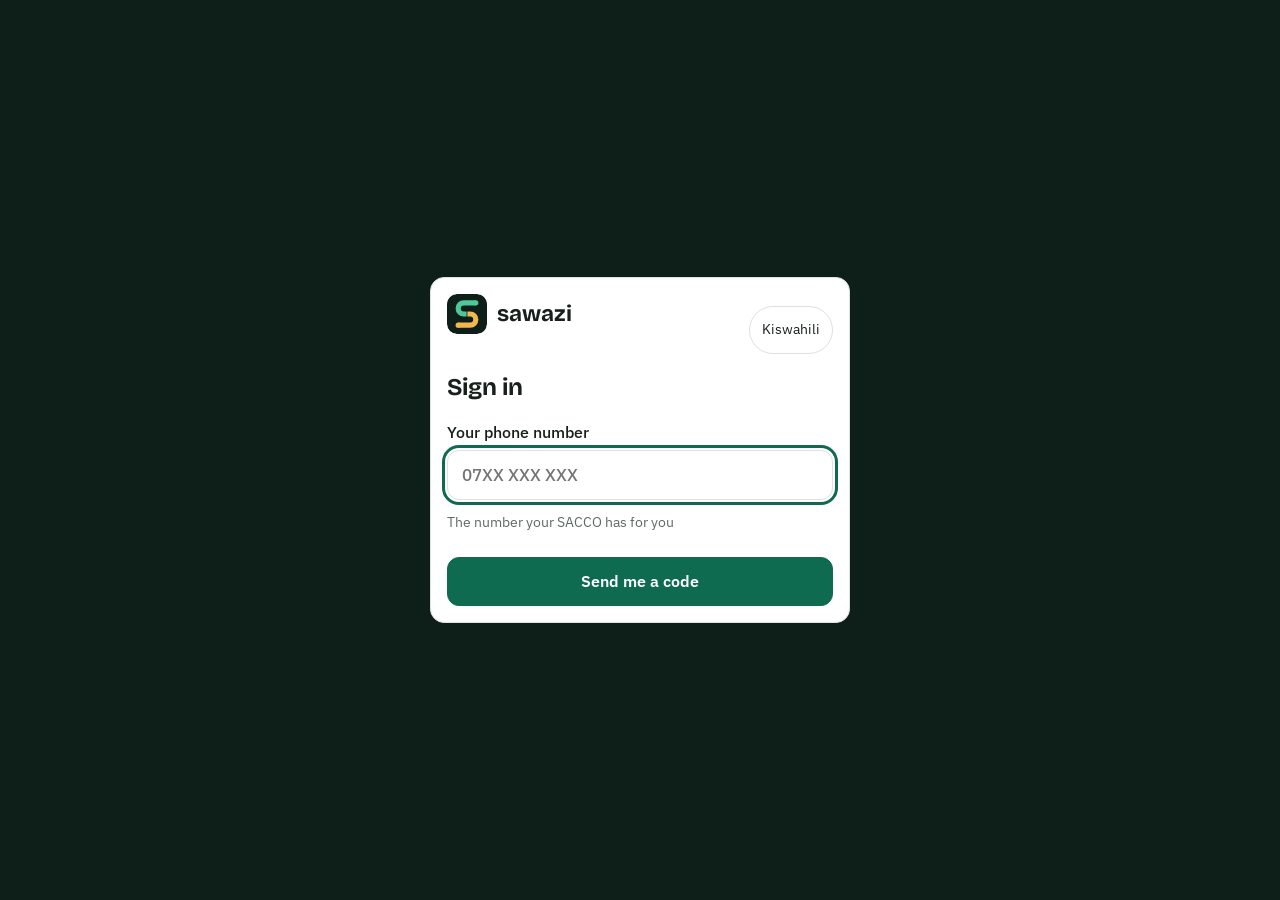
==== sawazi/app/index.html @ 6ebf14f6 "Member app: phone web app with SMS code and PIN sign-in, English and Kiswahili Members see their own" ====
<!doctype html>
<html lang="en">
<head>
<meta charset="utf-8">
<meta name="viewport" content="width=device-width, initial-scale=1, viewport-fit=cover">
<meta name="theme-color" content="#0d1f18">
<meta name="robots" content="noindex">
<title>Sawazi</title>
<link rel="manifest" href="manifest.webmanifest">
<link rel="icon" href="logo.svg" type="image/svg+xml">
<link rel="apple-touch-icon" href="icon-192.png">
<link rel="stylesheet" href="https://fonts.googleapis.com/css2?family=Bricolage+Grotesque:opsz,wght@12..96,700&family=IBM+Plex+Sans:wght@400;500;600&display=swap">
<link rel="stylesheet" href="app.css">
<script src="app.js" defer></script>
</head>
<body>
<noscript>Sawazi needs JavaScript switched on. / Sawazi inahitaji JavaScript iwashwe.</noscript>
<div id="app" aria-live="polite"></div>
</body>
</html>
---- sawazi/app/app.css ----
/* Sawazi member app: phone first, large touch targets, light on data. */
:root {
  --bg: #f5f6f3; --surface: #ffffff; --ink: #18201c; --muted: #5d6a63; --line: #dde2dc;
  --brand: #0d1f18; --accent: #0f6b4f; --accent-ink: #ffffff; --accent-soft: #e2f0ea; --mint: #4fc79a; --gold: #f2b84b;
  --bad: #b3261e; --bad-soft: #f9e1df; --warn: #8a5300; --warn-soft: #fbefd9;
  --f-display: "Bricolage Grotesque", "Segoe UI", system-ui, sans-serif;
  --f-body: "IBM Plex Sans", "Segoe UI", system-ui, sans-serif;
}
@media (prefers-color-scheme: dark) {
  :root { --bg: #111613; --surface: #19201c; --ink: #e6ebe7; --muted: #9aa69f; --line: #2c3530; --accent: #4fc79a;
    --accent-ink: #0b1a13; --accent-soft: #173328; --bad: #f08a80; --bad-soft: #3d1c1a; --warn: #e3a440; --warn-soft: #3a2c12;
    color-scheme: dark; }
}
* { box-sizing: border-box; }
[hidden] { display: none !important; }
html { -webkit-text-size-adjust: 100%; }
body { margin: 0; background: var(--bg); color: var(--ink); font-family: var(--f-body); font-size: 16px; line-height: 1.45; }
h1, h2 { font-family: var(--f-display); margin: 0; }
h1 { font-size: 1.5rem; } h2 { font-size: 1.1rem; }
p { margin: 0; }
.muted { color: var(--muted); } .small { font-size: .88rem; }
.num { font-variant-numeric: tabular-nums; }
:focus-visible { outline: 3px solid var(--accent); outline-offset: 2px; }

.top { background: var(--brand); color: #e6ebe7; padding: 14px 16px; padding-top: max(14px, env(safe-area-inset-top));
  display: flex; align-items: center; gap: 10px; }
.top img { width: 32px; height: 32px; border-radius: 8px; }
.top .who { line-height: 1.2; margin-right: auto; min-width: 0; }
.top .who b { display: block; font-family: var(--f-display); }
.top .who span { font-size: .8rem; color: #9aa69f; white-space: nowrap; overflow: hidden; text-overflow: ellipsis; display: block; }
.lang { background: none; border: 1px solid #3a4a42; color: #e6ebe7; border-radius: 99px; padding: 6px 12px; font: inherit; font-size: .85rem; }

main { padding: 16px; padding-bottom: 96px; max-width: 560px; margin: 0 auto; display: grid; gap: 14px; }
.card { background: var(--surface); border: 1px solid var(--line); border-radius: 14px; padding: 16px; display: grid; gap: 10px; }
.row { display: flex; justify-content: space-between; align-items: baseline; gap: 10px; }
.big { font-family: var(--f-display); font-size: clamp(1.15rem, 5.4vw, 1.6rem); white-space: nowrap; font-variant-numeric: tabular-nums; }
.pair { display: grid; grid-template-columns: 1fr 1fr; gap: 12px; }
.label { font-size: .78rem; color: var(--muted); text-transform: uppercase; letter-spacing: .06em; font-weight: 600; }
.alert { border-radius: 10px; padding: 10px 12px; font-size: .92rem; }
.alert.bad { background: var(--bad-soft); color: var(--bad); }
.alert.warn { background: var(--warn-soft); color: var(--warn); }
.alert.ok { background: var(--accent-soft); color: var(--accent); }
.pay { background: var(--bg); border-radius: 10px; padding: 10px 12px; display: grid; gap: 6px; }
.pay .row b { font-variant-numeric: tabular-nums; font-size: 1.05rem; }

button, .btn { font: inherit; font-weight: 600; border-radius: 12px; padding: 12px 16px; min-height: 48px; border: 1px solid var(--line);
  background: var(--surface); color: var(--ink); cursor: pointer; }
button.primary { background: var(--accent); border-color: var(--accent); color: var(--accent-ink); width: 100%; }
button.copy { min-height: 36px; padding: 6px 12px; font-size: .85rem; }
button.link { border: 0; background: none; color: var(--accent); padding: 8px 0; min-height: 0; font-weight: 500; }
button:disabled { opacity: .55; }
input, select, textarea { font: inherit; font-size: 1.05rem; color: var(--ink); background: var(--surface); border: 1px solid var(--line);
  border-radius: 12px; padding: 12px 14px; width: 100%; min-height: 48px; }
label { display: grid; gap: 6px; font-weight: 500; }
.pin { letter-spacing: .5em; text-align: center; font-size: 1.6rem; }

.list { display: grid; gap: 8px; }
.item { display: flex; justify-content: space-between; gap: 10px; padding: 10px 0; border-top: 1px solid var(--line); }
.item:first-child { border-top: 0; }
.status { font-size: .78rem; font-weight: 600; padding: 2px 8px; border-radius: 99px; background: var(--bg); white-space: nowrap; }

.tabs { position: fixed; bottom: 0; left: 0; right: 0; background: var(--surface); border-top: 1px solid var(--line);
  display: grid; grid-template-columns: repeat(3, 1fr); padding-bottom: env(safe-area-inset-bottom); }
.tabs a { text-align: center; padding: 12px 4px; text-decoration: none; color: var(--muted); font-weight: 600; font-size: .9rem; position: relative; }
.tabs a[aria-current="page"] { color: var(--accent); }
.tabs a[aria-current="page"]::before { content: ""; position: absolute; top: 0; left: 25%; right: 25%; height: 3px; background: var(--accent); border-radius: 0 0 3px 3px; }
.tabs .dot { display: inline-block; min-width: 18px; padding: 0 5px; margin-left: 4px; border-radius: 99px; background: var(--bad); color: #fff; font-size: .72rem; }

.start { min-height: 100vh; display: grid; place-items: center; padding: 16px; background: var(--brand); }
.start .card { width: min(420px, 100%); }
.start .brand { display: flex; gap: 10px; align-items: center; }
.start .brand img { width: 40px; height: 40px; border-radius: 10px; }
.start .brand b { font-family: var(--f-display); font-size: 1.4rem; }

dialog { border: 0; border-radius: 16px; padding: 0; width: min(420px, calc(100% - 32px)); background: var(--surface); color: var(--ink); }
dialog::backdrop { background: rgb(0 0 0 / .5); }
.dlg { padding: 18px; display: grid; gap: 14px; }
.dlg .two { display: grid; grid-template-columns: 1fr 1fr; gap: 10px; }
form { display: grid; gap: 12px; }
.start .card { gap: 16px; }
.start .lang { color: var(--ink); border-color: var(--line); }
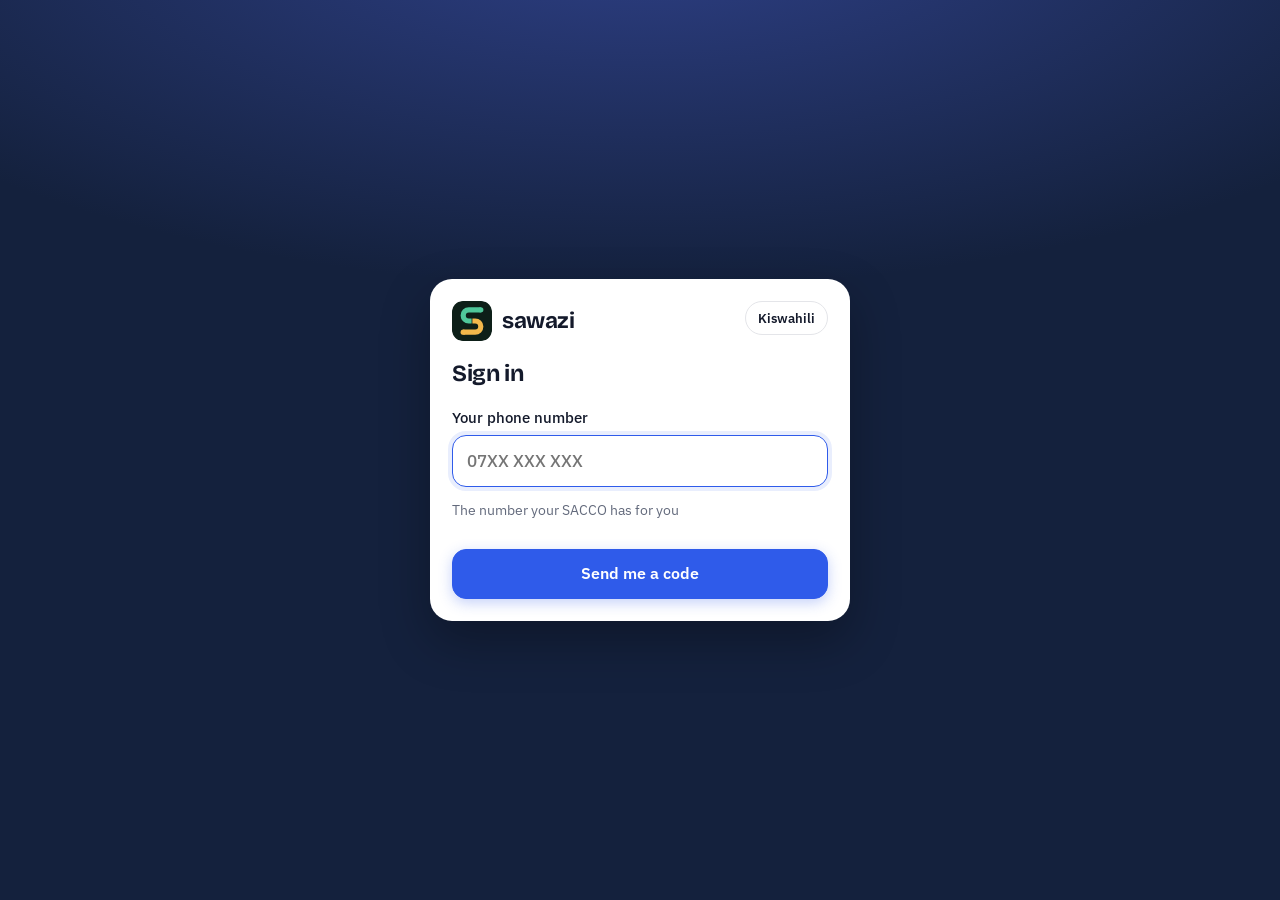
==== commit 5192720e: "Navy and gold colours for the console and member app Navy sidebar and app header, blue buttons and l" ====
--- a/sawazi/app/index.html
+++ b/sawazi/app/index.html
@@ -3,7 +3,7 @@
 <head>
 <meta charset="utf-8">
 <meta name="viewport" content="width=device-width, initial-scale=1, viewport-fit=cover">
-<meta name="theme-color" content="#0d1f18">
+<meta name="theme-color" content="#14213d">
 <meta name="robots" content="noindex">
 <title>Sawazi</title>
 <link rel="manifest" href="manifest.webmanifest">
--- a/sawazi/app/app.css
+++ b/sawazi/app/app.css
@@ -1,81 +1,134 @@
 /* Sawazi member app: phone first, large touch targets, light on data. */
 :root {
-  --bg: #f5f6f3; --surface: #ffffff; --ink: #18201c; --muted: #5d6a63; --line: #dde2dc;
-  --brand: #0d1f18; --accent: #0f6b4f; --accent-ink: #ffffff; --accent-soft: #e2f0ea; --mint: #4fc79a; --gold: #f2b84b;
-  --bad: #b3261e; --bad-soft: #f9e1df; --warn: #8a5300; --warn-soft: #fbefd9;
+  --bg: #f5f5f2; --surface: #ffffff; --surface-2: #f8f8f6; --ink: #141a2b; --muted: #636a7c; --line: #e4e5e9;
+  --brand: #14213d; --brand-2: #253a69; --accent: #2f5bea; --accent-ink: #ffffff; --accent-soft: #e9eefd;
+  --good: #17703f; --good-soft: #e3f2ea; --gold: #f2b84b;
+  --bad: #b3261e; --bad-soft: #fbe6e4; --warn: #8a5300; --warn-soft: #fcf1dc;
+  --shadow: 0 1px 2px rgb(20 26 43 / 0.05), 0 2px 8px rgb(20 26 43 / 0.05);
   --f-display: "Bricolage Grotesque", "Segoe UI", system-ui, sans-serif;
   --f-body: "IBM Plex Sans", "Segoe UI", system-ui, sans-serif;
 }
 @media (prefers-color-scheme: dark) {
-  :root { --bg: #111613; --surface: #19201c; --ink: #e6ebe7; --muted: #9aa69f; --line: #2c3530; --accent: #4fc79a;
-    --accent-ink: #0b1a13; --accent-soft: #173328; --bad: #f08a80; --bad-soft: #3d1c1a; --warn: #e3a440; --warn-soft: #3a2c12;
-    color-scheme: dark; }
+  :root { --bg: #0d111b; --surface: #151b29; --surface-2: #1a2131; --ink: #e8ebf2; --muted: #9098ab; --line: #262e40;
+    --accent: #7c9cff; --accent-ink: #0b1124; --accent-soft: #1d2848; --good: #5cc98a; --good-soft: #15302a; --bad: #f08a80; --bad-soft: #3a1b19;
+    --warn: #e3a440; --warn-soft: #33270f; --shadow: 0 1px 2px rgb(0 0 0 / 0.35); color-scheme: dark; }
 }
 * { box-sizing: border-box; }
 [hidden] { display: none !important; }
-html { -webkit-text-size-adjust: 100%; }
-body { margin: 0; background: var(--bg); color: var(--ink); font-family: var(--f-body); font-size: 16px; line-height: 1.45; }
-h1, h2 { font-family: var(--f-display); margin: 0; }
-h1 { font-size: 1.5rem; } h2 { font-size: 1.1rem; }
+html { -webkit-text-size-adjust: 100%; -webkit-tap-highlight-color: transparent; }
+body { margin: 0; background: var(--bg); color: var(--ink); font-family: var(--f-body); font-size: 16px; line-height: 1.45;
+  -webkit-font-smoothing: antialiased; }
+h1, h2 { font-family: var(--f-display); margin: 0; letter-spacing: -0.015em; }
+h1 { font-size: 1.45rem; } h2 { font-size: 1.08rem; }
 p { margin: 0; }
-.muted { color: var(--muted); } .small { font-size: .88rem; }
+.muted { color: var(--muted); } .small { font-size: .86rem; }
 .num { font-variant-numeric: tabular-nums; }
-:focus-visible { outline: 3px solid var(--accent); outline-offset: 2px; }
+.grow { flex: 1; min-width: 0; }
+:focus-visible { outline: 3px solid var(--gold); outline-offset: 2px; }
 
-.top { background: var(--brand); color: #e6ebe7; padding: 14px 16px; padding-top: max(14px, env(safe-area-inset-top));
-  display: flex; align-items: center; gap: 10px; }
-.top img { width: 32px; height: 32px; border-radius: 8px; }
+/* ---------- header */
+.top { background: var(--brand); color: #e6eaf4; padding: 12px 14px; padding-top: max(12px, env(safe-area-inset-top));
+  display: flex; align-items: center; gap: 10px; position: sticky; top: 0; z-index: 5; }
+.avatar { width: 38px; height: 38px; border-radius: 99px; background: var(--gold); color: #2a1d00; display: grid; place-items: center;
+  font-weight: 700; font-size: .85rem; flex: none; }
+.avatar.sm { width: 32px; height: 32px; font-size: .74rem; background: var(--accent-soft); color: var(--accent); }
 .top .who { line-height: 1.2; margin-right: auto; min-width: 0; }
-.top .who b { display: block; font-family: var(--f-display); }
-.top .who span { font-size: .8rem; color: #9aa69f; white-space: nowrap; overflow: hidden; text-overflow: ellipsis; display: block; }
-.lang { background: none; border: 1px solid #3a4a42; color: #e6ebe7; border-radius: 99px; padding: 6px 12px; font: inherit; font-size: .85rem; }
+.top .who b { display: block; font-family: var(--f-display); font-size: 1rem; white-space: nowrap; overflow: hidden; text-overflow: ellipsis; }
+.top .who span { font-size: .78rem; color: #9aa6c4; white-space: nowrap; overflow: hidden; text-overflow: ellipsis; display: block; }
+.lang { background: none; border: 1px solid #34487a; color: #e6eaf4; border-radius: 99px; padding: 0 12px; min-height: 34px; font: inherit;
+  font-size: .82rem; font-weight: 600; flex: none; }
+.icon-btn { background: none; border: 0; color: #9aa6c4; min-height: 40px; min-width: 40px; padding: 0; display: grid; place-items: center;
+  border-radius: 99px; flex: none; }
 
-main { padding: 16px; padding-bottom: 96px; max-width: 560px; margin: 0 auto; display: grid; gap: 14px; }
-.card { background: var(--surface); border: 1px solid var(--line); border-radius: 14px; padding: 16px; display: grid; gap: 10px; }
-.row { display: flex; justify-content: space-between; align-items: baseline; gap: 10px; }
-.big { font-family: var(--f-display); font-size: clamp(1.15rem, 5.4vw, 1.6rem); white-space: nowrap; font-variant-numeric: tabular-nums; }
+/* ---------- content */
+main { padding: 16px; padding-bottom: calc(96px + env(safe-area-inset-bottom)); max-width: 560px; margin: 0 auto; display: grid; gap: 14px; }
+.card { background: var(--surface); border: 1px solid var(--line); border-radius: 18px; padding: 18px; display: grid; gap: 12px; box-shadow: var(--shadow); }
+.row { display: flex; justify-content: space-between; align-items: flex-start; gap: 10px; }
+.big { font-family: var(--f-display); font-size: clamp(1.15rem, 5.4vw, 1.45rem); font-weight: 700; white-space: nowrap; font-variant-numeric: tabular-nums; }
 .pair { display: grid; grid-template-columns: 1fr 1fr; gap: 12px; }
-.label { font-size: .78rem; color: var(--muted); text-transform: uppercase; letter-spacing: .06em; font-weight: 600; }
-.alert { border-radius: 10px; padding: 10px 12px; font-size: .92rem; }
+.label { font-size: .74rem; color: var(--muted); text-transform: uppercase; letter-spacing: .07em; font-weight: 600; }
+.skeleton { height: 120px; border-radius: 18px; background: linear-gradient(90deg, var(--surface) 0%, var(--surface-2) 50%, var(--surface) 100%);
+  background-size: 200% 100%; animation: shimmer 1.2s infinite linear; border: 1px solid var(--line); }
+@keyframes shimmer { to { background-position: -200% 0; } }
+@media (prefers-reduced-motion: reduce) { .skeleton { animation: none; } }
+
+/* the balance card */
+.hero { border-radius: 22px; padding: 20px; color: #fff; display: grid; gap: 4px; position: relative; overflow: hidden;
+  background: radial-gradient(140% 120% at 100% 0%, #3d4fb0 0%, transparent 55%), linear-gradient(160deg, #26357a 0%, var(--brand) 100%);
+  box-shadow: 0 10px 30px rgb(20 33 61 / 0.3); }
+.hero::after { content: ""; position: absolute; right: -40px; bottom: -60px; width: 180px; height: 180px; border-radius: 99px;
+  border: 26px solid rgb(242 184 75 / 0.12); }
+.hero .hello { font-size: .95rem; color: #c3cbe4; margin-bottom: 8px; }
+.hero .label { color: #a3aed2; }
+.hero-v { font-family: var(--f-display); font-size: clamp(1.9rem, 9vw, 2.4rem); font-weight: 700; letter-spacing: -0.02em; line-height: 1.1; color: var(--gold); }
+.hero-row { display: flex; justify-content: space-between; gap: 10px; flex-wrap: wrap; align-items: baseline; margin-top: 10px;
+  padding-top: 12px; border-top: 1px solid rgb(255 255 255 / 0.12); color: #dbe0f0; position: relative; z-index: 1; }
+.hero-row .label { margin-right: 4px; }
+
+.chip { display: inline-flex; align-items: center; gap: 4px; font-size: .76rem; font-weight: 600; padding: 3px 10px; border-radius: 99px; white-space: nowrap; }
+.chip.ok { background: var(--good-soft); color: var(--good); }
+.chip.warn { background: var(--warn-soft); color: var(--warn); }
+.chip.bad { background: var(--bad-soft); color: var(--bad); }
+
+.alert { border-radius: 12px; padding: 11px 13px; font-size: .92rem; }
 .alert.bad { background: var(--bad-soft); color: var(--bad); }
 .alert.warn { background: var(--warn-soft); color: var(--warn); }
-.alert.ok { background: var(--accent-soft); color: var(--accent); }
-.pay { background: var(--bg); border-radius: 10px; padding: 10px 12px; display: grid; gap: 6px; }
-.pay .row b { font-variant-numeric: tabular-nums; font-size: 1.05rem; }
+.alert.ok { background: var(--good-soft); color: var(--good); }
 
-button, .btn { font: inherit; font-weight: 600; border-radius: 12px; padding: 12px 16px; min-height: 48px; border: 1px solid var(--line);
+/* how to pay */
+.pay { background: var(--surface-2); border: 1px dashed var(--line); border-radius: 14px; padding: 12px 14px; display: grid; gap: 8px; }
+.pay-head { font-size: .82rem; color: var(--muted); }
+.pay-row { display: grid; grid-template-columns: 76px 1fr auto; align-items: center; gap: 8px; }
+.pay-k { font-size: .84rem; color: var(--muted); }
+.pay-v { font-size: 1.12rem; letter-spacing: .02em; }
+
+/* ---------- controls */
+button { font: inherit; font-weight: 600; border-radius: 14px; padding: 0 18px; min-height: 50px; border: 1px solid var(--line);
   background: var(--surface); color: var(--ink); cursor: pointer; }
-button.primary { background: var(--accent); border-color: var(--accent); color: var(--accent-ink); width: 100%; }
-button.copy { min-height: 36px; padding: 6px 12px; font-size: .85rem; }
-button.link { border: 0; background: none; color: var(--accent); padding: 8px 0; min-height: 0; font-weight: 500; }
+button.primary { background: var(--accent); border-color: var(--accent); color: var(--accent-ink); width: 100%; box-shadow: 0 4px 14px rgb(47 91 234 / 0.28); }
+button.copy { min-height: 36px; padding: 0 12px; font-size: .84rem; border-radius: 99px; background: var(--surface); }
+button.link { border: 0; background: none; color: var(--accent); padding: 8px 0; min-height: 0; font-weight: 600; }
 button:disabled { opacity: .55; }
-input, select, textarea { font: inherit; font-size: 1.05rem; color: var(--ink); background: var(--surface); border: 1px solid var(--line);
-  border-radius: 12px; padding: 12px 14px; width: 100%; min-height: 48px; }
-label { display: grid; gap: 6px; font-weight: 500; }
-.pin { letter-spacing: .5em; text-align: center; font-size: 1.6rem; }
+button:active:not(:disabled) { transform: scale(0.98); }
+input, select, textarea { font: inherit; font-size: 1.05rem; color: var(--ink); background: var(--surface); border: 1.5px solid var(--line);
+  border-radius: 14px; padding: 0 14px; width: 100%; min-height: 52px; }
+input:focus, select:focus { outline: none; border-color: var(--accent); box-shadow: 0 0 0 4px var(--accent-soft); }
+label { display: grid; gap: 6px; font-weight: 500; font-size: .94rem; }
+form { display: grid; gap: 14px; }
+.pin { letter-spacing: .6em; text-align: center; font-size: 1.7rem; font-weight: 600; padding-left: .6em; }
 
-.list { display: grid; gap: 8px; }
-.item { display: flex; justify-content: space-between; gap: 10px; padding: 10px 0; border-top: 1px solid var(--line); }
-.item:first-child { border-top: 0; }
-.status { font-size: .78rem; font-weight: 600; padding: 2px 8px; border-radius: 99px; background: var(--bg); white-space: nowrap; }
+/* ---------- lists */
+.list { display: grid; }
+.item { display: flex; align-items: center; gap: 12px; padding: 12px 0; border-top: 1px solid var(--line); }
+.item:first-child { border-top: 0; padding-top: 2px; }
+.coin { width: 36px; height: 36px; border-radius: 12px; background: var(--accent-soft); color: var(--accent); display: grid; place-items: center; flex: none; }
+.status { font-size: .76rem; font-weight: 600; padding: 3px 10px; border-radius: 99px; background: var(--surface-2); border: 1px solid var(--line); white-space: nowrap; }
+ul.small { margin: 0; padding-left: 18px; display: grid; gap: 4px; }
 
-.tabs { position: fixed; bottom: 0; left: 0; right: 0; background: var(--surface); border-top: 1px solid var(--line);
-  display: grid; grid-template-columns: repeat(3, 1fr); padding-bottom: env(safe-area-inset-bottom); }
-.tabs a { text-align: center; padding: 12px 4px; text-decoration: none; color: var(--muted); font-weight: 600; font-size: .9rem; position: relative; }
+/* ---------- bottom tabs */
+.tabs { position: fixed; bottom: 0; left: 0; right: 0; background: color-mix(in srgb, var(--surface) 92%, transparent);
+  backdrop-filter: blur(12px); border-top: 1px solid var(--line); display: grid; grid-template-columns: repeat(3, 1fr);
+  padding: 6px 8px calc(6px + env(safe-area-inset-bottom)); z-index: 5; }
+.tabs a { display: grid; justify-items: center; gap: 2px; padding: 6px 4px; text-decoration: none; color: var(--muted); font-weight: 600;
+  font-size: .76rem; position: relative; border-radius: 14px; }
+.tabs a svg { padding: 3px 14px; box-sizing: content-box; border-radius: 99px; }
 .tabs a[aria-current="page"] { color: var(--accent); }
-.tabs a[aria-current="page"]::before { content: ""; position: absolute; top: 0; left: 25%; right: 25%; height: 3px; background: var(--accent); border-radius: 0 0 3px 3px; }
-.tabs .dot { display: inline-block; min-width: 18px; padding: 0 5px; margin-left: 4px; border-radius: 99px; background: var(--bad); color: #fff; font-size: .72rem; }
+.tabs a[aria-current="page"] svg { background: var(--accent-soft); }
+.tabs .dot { position: absolute; top: 2px; left: calc(50% + 10px); min-width: 18px; padding: 0 5px; border-radius: 99px; background: var(--gold);
+  color: #2a1d00; font-size: .7rem; line-height: 18px; text-align: center; }
 
-.start { min-height: 100vh; display: grid; place-items: center; padding: 16px; background: var(--brand); }
-.start .card { width: min(420px, 100%); }
+/* ---------- sign-in screens */
+.start { min-height: 100vh; min-height: 100dvh; display: grid; align-content: center; justify-items: center; padding: 24px 16px;
+  background: radial-gradient(120% 70% at 50% -10%, #2f418a 0%, transparent 60%), var(--brand); }
+.start .card { width: min(420px, 100%); gap: 16px; padding: 22px; border: 0; border-radius: 22px; box-shadow: 0 20px 50px rgb(0 0 0 / 0.3); }
 .start .brand { display: flex; gap: 10px; align-items: center; }
-.start .brand img { width: 40px; height: 40px; border-radius: 10px; }
-.start .brand b { font-family: var(--f-display); font-size: 1.4rem; }
+.start .brand img { width: 40px; height: 40px; border-radius: 11px; }
+.start .brand b { font-family: var(--f-display); font-size: 1.4rem; letter-spacing: -0.02em; }
+.start .lang { color: var(--ink); border-color: var(--line); }
 
-dialog { border: 0; border-radius: 16px; padding: 0; width: min(420px, calc(100% - 32px)); background: var(--surface); color: var(--ink); }
-dialog::backdrop { background: rgb(0 0 0 / .5); }
-.dlg { padding: 18px; display: grid; gap: 14px; }
+/* ---------- dialog */
+dialog { border: 0; border-radius: 22px; padding: 0; width: min(420px, calc(100% - 32px)); background: var(--surface); color: var(--ink);
+  box-shadow: 0 20px 50px rgb(0 0 0 / 0.3); }
+dialog::backdrop { background: rgb(10 14 26 / .55); backdrop-filter: blur(2px); }
+.dlg { padding: 20px; display: grid; gap: 14px; }
 .dlg .two { display: grid; grid-template-columns: 1fr 1fr; gap: 10px; }
-form { display: grid; gap: 12px; }
-.start .card { gap: 16px; }
-.start .lang { color: var(--ink); border-color: var(--line); }
